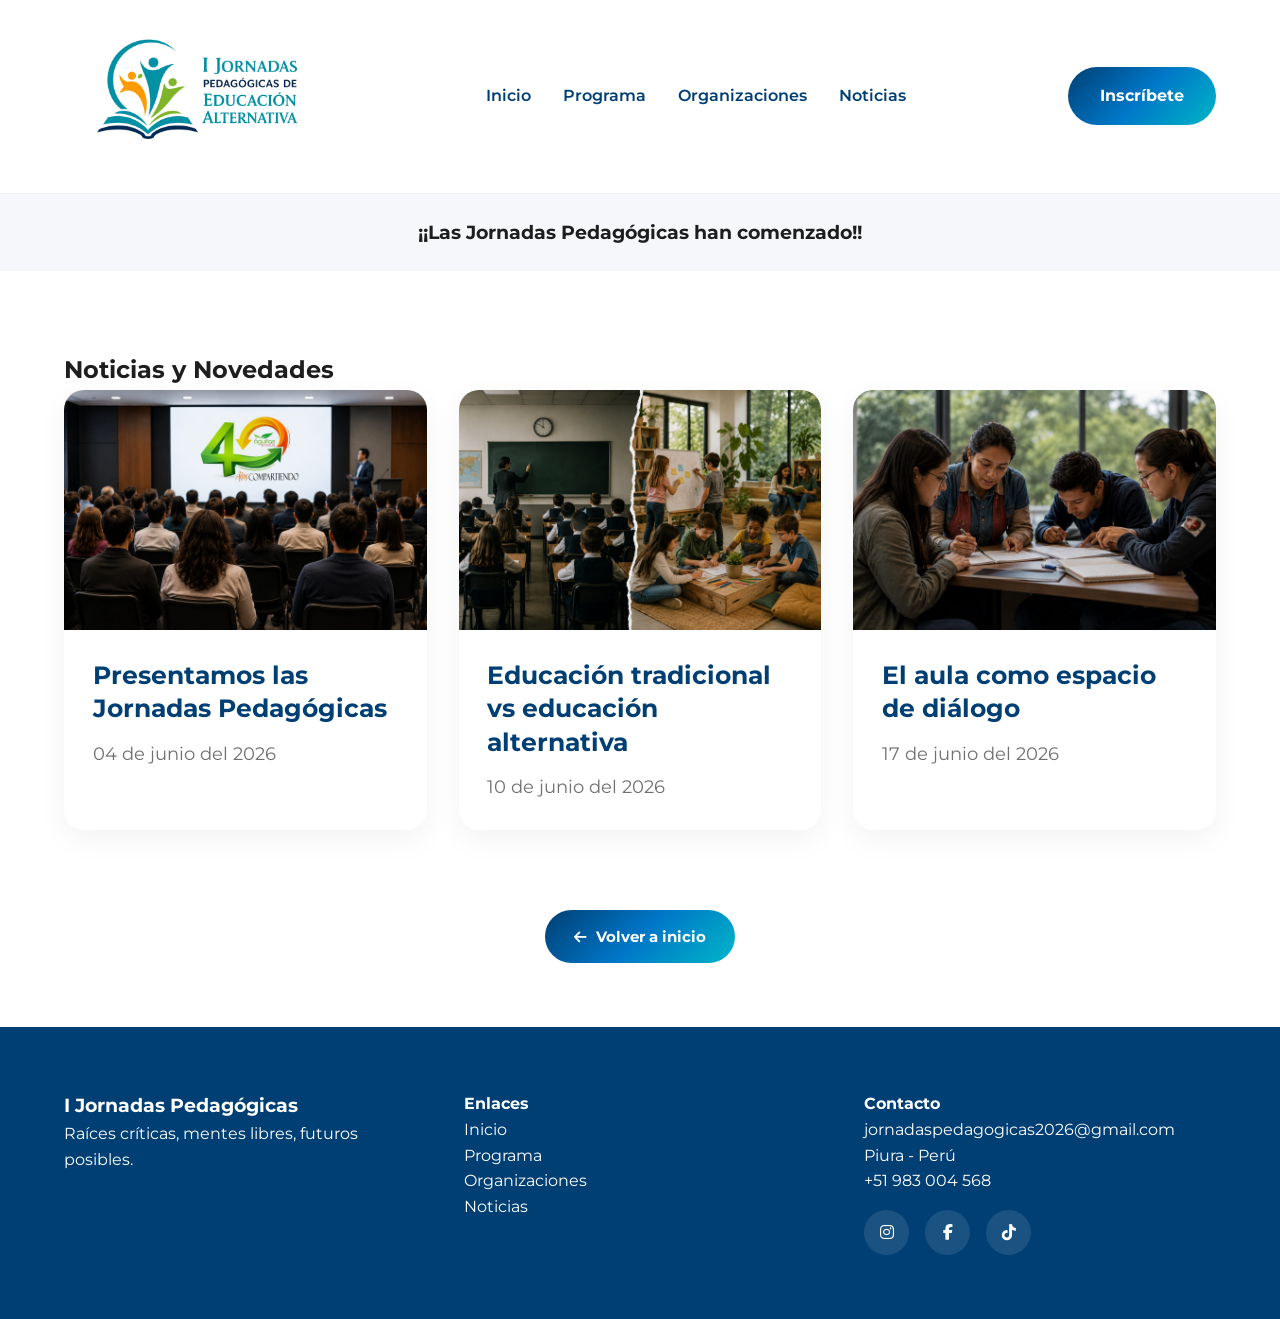
==== noticias/noticias.html @ 3a2c94ad "Add files via upload" ====
<!DOCTYPE html>
<html lang="es">

<head>
    <meta charset="UTF-8">
    <meta name="viewport" content="width=device-width, initial-scale=1.0">
    <title>I Jornadas Pedagógicas</title>

    <link rel="preconnect" href="https://fonts.googleapis.com">
    <link rel="preconnect" href="https://fonts.gstatic.com" crossorigin>
    <link rel="shortcut icon" href="../img/logoicono.png">

    <link
        href="https://fonts.googleapis.com/css2?family=Merriweather:wght@300;400;700&family=Montserrat:wght@300;400;500;600;700&display=swap"
        rel="stylesheet">

    <link rel="stylesheet" href="https://cdnjs.cloudflare.com/ajax/libs/font-awesome/6.5.1/css/all.min.css">

    <link rel="stylesheet" href="../noticias/noticiaspage.css">
</head>

<body>

    <header class="header">

        <div class="container nav-container">

            <a href="../#inicio" class="logo">

                <img src="../img/proyecto.png" alt="Logo Jornadas Pedagógicas">

            </a>

            <nav class="navbar">

                <ul class="nav-links">
                    <li><a href="../#inicio">Inicio</a></li>
                    <li><a href="../#programa">Programa</a></li>
                    <li><a href="../#organizadores">Organizaciones</a></li>
                    <li><a href="../#noticias">Noticias</a></li>
                </ul>

            </nav>

            <a href="https://wa.me/51983004568" target="_blank" class="btn-primary">
                Inscríbete
            </a>

            <button class="menu-toggle">
                ☰
            </button>

        </div>

    </header>

    <section class="countdown">
        <p>Faltan para las I Jornadas Pedagógicas</p>

        <div class="countdown-grid">
            <div class="time-box">
                <span id="days">65</span>
                <small>Días</small>
            </div>

            <div class="time-box">
                <span id="hours">12</span>
                <small>Horas</small>
            </div>

            <div class="time-box">
                <span id="minutes">42</span>
                <small>Min</small>
            </div>

            <div class="time-box">
                <span id="seconds">18</span>
                <small>Seg</small>
            </div>
        </div>
    </section>

    <main>

        <section class="news-page section-padding">

            <div class="container">

                <div class="section-title">
                    <h2>Noticias y Novedades</h2>
                </div>

                <div class="news-grid">

                    <a href="noticias1.html" class="news-card">

                        <img src="../img/noticia1.jpeg" alt="">

                        <div class="news-content">
                            <h3>Presentamos las Jornadas Pedagógicas</h3>
                            <p>04 de junio del 2026</p>
                        </div>

                    </a>

                    <a href="noticias2.html" class="news-card">

                        <img src="../img/noticia2.png" alt="">

                        <div class="news-content">
                            <h3>Educación tradicional vs educación alternativa</h3>
                            <p>10 de junio del 2026</p>
                        </div>

                    </a>

                    <a href="noticias3.html" class="news-card">

                        <img src="../img/noticia3.jpeg" alt="">

                        <div class="news-content">
                            <h3>El aula como espacio de diálogo</h3>
                            <p>17 de junio del 2026</p>
                        </div>

                    </a>

             

                </div>

            </div>

        </section>

        <div class="back-wrapper">

            <a href="../index.html#noticias" class="back-btn">

                <i class="fa-solid fa-arrow-left"></i>
                Volver a inicio

            </a>

        </div>

    </main>


    <footer class="footer">

        <div class="container footer-grid">

            <article>

                <h3>I Jornadas Pedagógicas</h3>

                <p>
                    Raíces críticas, mentes libres, futuros posibles.
                </p>

            </article>

            <article>

                <h4>Enlaces</h4>

                <ul>
                    <li><a href="#inicio">Inicio</a></li>
                    <li><a href="#programa">Programa</a></li>
                    <li><a href="#organizadores">Organizaciones</a></li>
                    <li><a href="#noticias">Noticias</a></li>
                </ul>

            </article>

            <article>

                <h4>Contacto</h4>

                <p>jornadaspedagogicas2026@gmail.com </p>
                <p>Piura - Perú</p>
                <p>+51 983 004 568</p>

                <div class="social-icons">

                    <a href="https://www.instagram.com/jornada.pedagogica.2026?utm_source=qr&igsh=cW83dW9uMzU2NmRp"
                        target="_blank">
                        <i class="fa-brands fa-instagram"></i>
                    </a>

                    <a href="https://www.facebook.com/share/1CeDzwTdvg/" target="_blank">
                        <i class="fa-brands fa-facebook-f"></i>
                    </a>

                    <a href="https://www.tiktok.com/@educacin_alternativa_piu" target="_blank">
                        <i class="fa-brands fa-tiktok"></i>
                    </a>

                </div>

            </article>

        </div>

    </footer>

    <script src="../js/script.js"></script>

</body>

</html>
---- noticias/noticiaspage.css ----
html {
    scroll-behavior: smooth;
}

:root {
    --blue-dark: #003f73;
    --blue: #0077c8;
    --green: #72bf44;
    --teal: #00b6c7;
    --white: #ffffff;
    --gray: #f5f7fa;
    --text: #1e1e1e;
}

* {
    margin: 0;
    padding: 0;
    box-sizing: border-box;
}

body {
    font-family: 'Montserrat', sans-serif;
    color: var(--text);
    background: var(--white);
    line-height: 1.6;
    overflow-x: hidden;
}

img {
    width: 100%;
    display: block;
}

.container {
    width: min(90%, 1200px);
    margin: auto;
}

.section-padding {
    padding: 5rem 0;
}

/* Header */
.header {
    width: 100%;
    position: sticky;
    top: 0;
    z-index: 1000;
    background: rgba(255, 255, 255, .9);
    backdrop-filter: blur(14px);
    border-bottom: 1px solid rgba(0, 0, 0, .05);
    transition: .3s ease;
}

.nav-container {
    display: flex;
    align-items: center;
    justify-content: space-between;
    padding: .6rem 0;
}

.logo {
    display: flex;
    align-items: center;
    gap: 1rem;
    text-decoration: none;
}

.logo img {
    width: 260px;
    display: block;
}

.nav-links {
    display: flex;
    gap: 2rem;
    list-style: none;
}

.nav-links a {
    text-decoration: none;
    color: var(--blue-dark);
    font-weight: 600;
    transition: .3s ease;
}

.nav-links a:hover {
    color: var(--teal);
}

.menu-toggle {
    display: none;
}

/* Botones */
.btn-primary,
.back-btn {
    padding: 1rem 2rem;
    border-radius: 60px;
    text-decoration: none;
    font-weight: 700;
    transition: .3s ease;
    display: inline-flex;
    align-items: center;
    justify-content: center;
}

.btn-primary,
.back-btn {
    background: linear-gradient(135deg, var(--blue-dark), var(--blue), var(--teal));
    color: white;
}

.btn-primary:hover,
.back-btn:hover {
    transform: translateY(-5px);
}

/* Countdown */
.countdown {
    background: var(--gray);
    padding: 1.5rem 0;
    text-align: center;
}

.countdown p {
    font-weight: 600;
    color: var(--blue-dark);
    margin-bottom: 1rem;
}

.countdown-grid {
    display: flex;
    justify-content: center;
    gap: 1rem;
    flex-wrap: wrap;
}

.time-box {
    background: white;
    min-width: 110px;
    padding: 1rem;
    border-radius: 18px;
    box-shadow: 0 8px 20px rgba(0, 0, 0, .08);
}

.time-box span {
    display: block;
    font-size: 2rem;
    font-weight: 700;
    color: var(--blue);
}

.time-box small {
    color: #666;
    font-weight: 600;
}

/* Back Button */
.back-wrapper {
    text-align: center;
    margin: 2rem 0 4rem;
}

.back-btn {
    gap: .6rem;
    padding: 0.9rem 1.8rem;
    font-size: 0.95rem;
}

.back-btn i {
    font-size: 0.9rem;
}

/* ============================= */
/* Noticias */
/* ============================= */

.news-page.section-padding{
    padding:5rem 0 3rem;
}

.news-grid{
    display:grid;
    grid-template-columns:repeat(auto-fit,minmax(330px,1fr));
    gap:2rem;
}

.news-card{
    background:#fff;
    border-radius:20px;
    overflow:hidden;
    text-decoration:none;
    color:inherit;
    box-shadow:0 10px 30px rgba(0,0,0,.05);
    transition:.35s ease;
}

.news-card:hover{
    transform:translateY(-8px);
}

.news-card img{
    width:100%;
    height:240px;
    object-fit:cover;
    transition:.4s;
}

.news-card:hover img{
    transform:scale(1.05);
}

.news-content{
    padding:1.8rem;
}

.news-content h3{
    font-size:1.55rem;
    line-height:1.35;
    color:var(--blue-dark);
    margin-bottom:.9rem;
    font-weight:700;
}

.news-content p{
    font-size:1.1rem;
    color:#707070;
}

/* Footer */
.footer {
    background: var(--blue-dark);
    color: white;
    padding: 4rem 0;
}

.footer-grid {
    display: grid;
    grid-template-columns: repeat(3, 1fr);
    gap: 3rem;
}

.footer ul {
    list-style: none;
}

.footer a {
    color: white;
    text-decoration: none;
    transition: .3s ease;
}

.footer a:hover {
    color: var(--teal);
}

.social-icons {
    display: flex;
    gap: 1rem;
    margin-top: 1rem;
}

.social-icons a {
    width: 45px;
    height: 45px;
    border-radius: 50%;
    display: flex;
    align-items: center;
    justify-content: center;
    background: rgba(255, 255, 255, .1);
    transition: .3s ease;
}

.social-icons a:hover {
    background: var(--teal);
    transform: translateY(-5px);
}

/* Overlay para menú */
.menu-overlay {
    position: fixed;
    top: 0;
    left: 0;
    width: 100%;
    height: 100%;
    background: rgba(0, 0, 0, 0.5);
    z-index: 998;
    opacity: 0;
    visibility: hidden;
    transition: .3s ease;
}

.menu-overlay.active {
    opacity: 1;
    visibility: visible;
}

/* Botón móvil dentro del menú */
.nav-links .btn-primary-mobile {
    display: none;
}

/* ============================================ */
/* RESPONSIVE */
/* ============================================ */

/* Tablets */
@media (max-width: 1024px) {
    .section-title h2 {
        font-size: 2rem;
    }
    
    .partner-title {
        font-size: 1.5rem;
    }
    
    .partners-grid {
        grid-template-columns: repeat(2, 1fr);
        gap: 1.5rem;
    }
    
    .footer-grid {
        gap: 1.8rem;
    }
}

/* Móviles */
@media (max-width: 768px) {
    .section-padding {
        padding: 3rem 0;
    }
    
    /* Header móvil */
    .menu-toggle {
        display: block;
        background: linear-gradient(135deg, var(--blue-dark), var(--blue));
        border: none;
        font-size: 1.5rem;
        cursor: pointer;
        color: white;
        width: 45px;
        height: 45px;
        border-radius: 12px;
        transition: .3s ease;
        z-index: 1001;
    }
    
    .nav-links {
        position: fixed;
        top: 0;
        right: -100%;
        width: 85%;
        max-width: 320px;
        height: 100vh;
        background: linear-gradient(180deg, white 0%, #f8fbff 100%);
        flex-direction: column;
        align-items: center;
        justify-content: center;
        gap: 2rem;
        transition: .4s ease-in-out;
        z-index: 1000;
        box-shadow: -10px 0 30px rgba(0, 0, 0, .15);
        margin: 0;
        padding: 2rem;
    }
    
    .nav-links.active {
        right: 0;
    }
    
    .nav-links li {
        width: 100%;
        text-align: center;
    }
    
    .nav-links a {
        font-size: 1.2rem;
        color: var(--blue-dark) !important;
        display: block;
        padding: 0.8rem;
        border-radius: 12px;
    }
    
    .nav-links a:hover {
        background: rgba(0, 182, 199, .1);
        color: var(--teal) !important;
    }
    
    .nav-links .btn-primary-mobile {
        display: inline-block;
        margin-top: 1rem;
        background: linear-gradient(135deg, var(--blue-dark), var(--blue), var(--teal));
        color: white;
        padding: 0.8rem 2rem;
        border-radius: 60px;
        text-decoration: none;
        font-weight: 700;
        font-size: 1rem;
    }
    
    .header .btn-primary {
        display: none;
    }
    
    .logo img {
        width: 200px;
    }
    
    /* Countdown móvil */
    .countdown-grid {
        gap: 0.8rem;
    }
    
    .time-box {
        min-width: 70px;
        padding: 0.7rem;
    }
    
    .time-box span {
        font-size: 1.3rem;
    }
    
    .time-box small {
        font-size: 0.7rem;
    }
    
    .countdown p {
        font-size: 0.9rem;
    }
    
    /* Títulos móvil */
    .section-title h2 {
        font-size: 1.8rem;
    }
    
    .partner-title {
        font-size: 1.3rem;
    }
    
    /* Partners móvil */
    .partners-grid {
        grid-template-columns: 1fr;
        gap: 1.5rem;
    }
    
    .partner-card {
        padding: 1.5rem;
    }
    
    .partner-card img {
        width: 250px;
        height: 160px;
    }
    
    /* Botón volver móvil */
    .back-wrapper {
        margin: 1.5rem 0 2.5rem;
    }
    
    .back-btn {
        padding: 0.7rem 1.5rem;
        font-size: 0.85rem;
    }
    
    /* Footer móvil */
    .footer {
        padding: 2rem 0;
    }
    
    .footer-grid {
        grid-template-columns: 1fr;
        text-align: center;
        gap: 1.8rem;
    }
    
    .social-icons {
        justify-content: center;
    }
}

/* Móviles pequeños */
@media (max-width: 480px) {
    .logo img {
        width: 160px;
    }
    
    .menu-toggle {
        width: 40px;
        height: 40px;
        font-size: 1.3rem;
    }
    
    .section-title h2 {
        font-size: 1.5rem;
    }
    
    .partner-title {
        font-size: 1.2rem;
    }
    
    .time-box {
        min-width: 60px;
        padding: 0.5rem;
    }
    
    .time-box span {
        font-size: 1.1rem;
    }
    
    .back-btn {
        padding: 0.6rem 1.2rem;
        font-size: 0.8rem;
    }
}

@media(max-width:768px){

.news-grid{
    grid-template-columns:1fr;
}

.news-card img{
    height:220px;
}

.news-content{
    padding:1.5rem;
}

.news-content h3{
    font-size:1.3rem;
}

.news-content p{
    font-size:1rem;
}

}
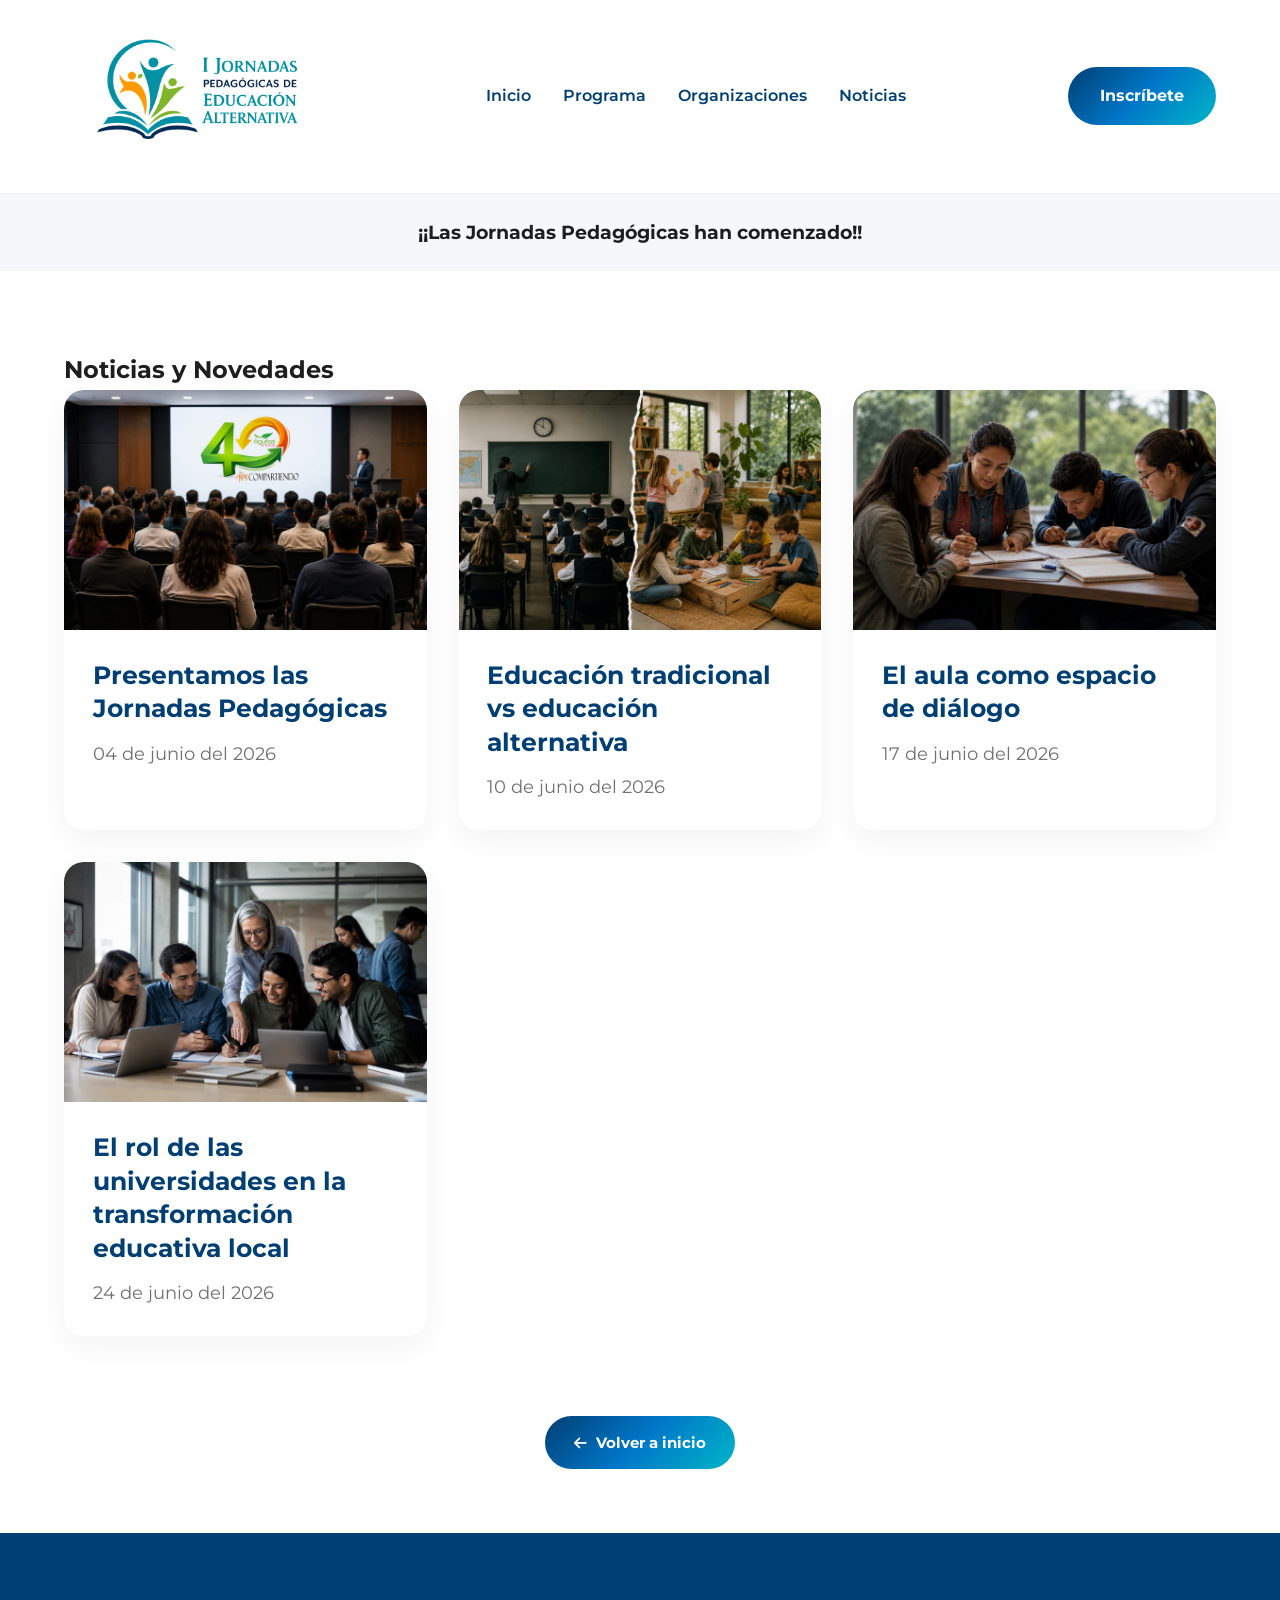
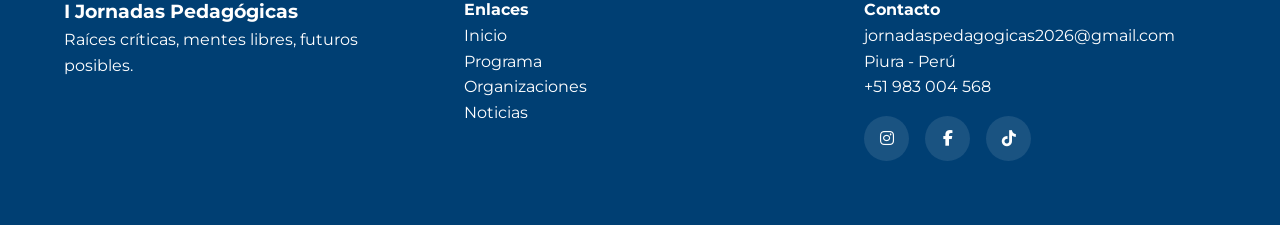
==== commit 8d01a71d: "Update noticias.html" ====
--- a/noticias/noticias.html
+++ b/noticias/noticias.html
@@ -125,6 +125,17 @@
 
                     </a>
 
+                     <a href="noticias4.html" class="news-card">
+
+                        <img src="../img/noticia4.png" alt="">
+
+                        <div class="news-content">
+                            <h3>El rol de las universidades en la transformación educativa local</h3>
+                            <p>24 de junio del 2026</p>
+                        </div>
+
+                    </a>
+
              
 
                 </div>
@@ -209,4 +220,4 @@
 
 </body>
 
-</html>+</html>
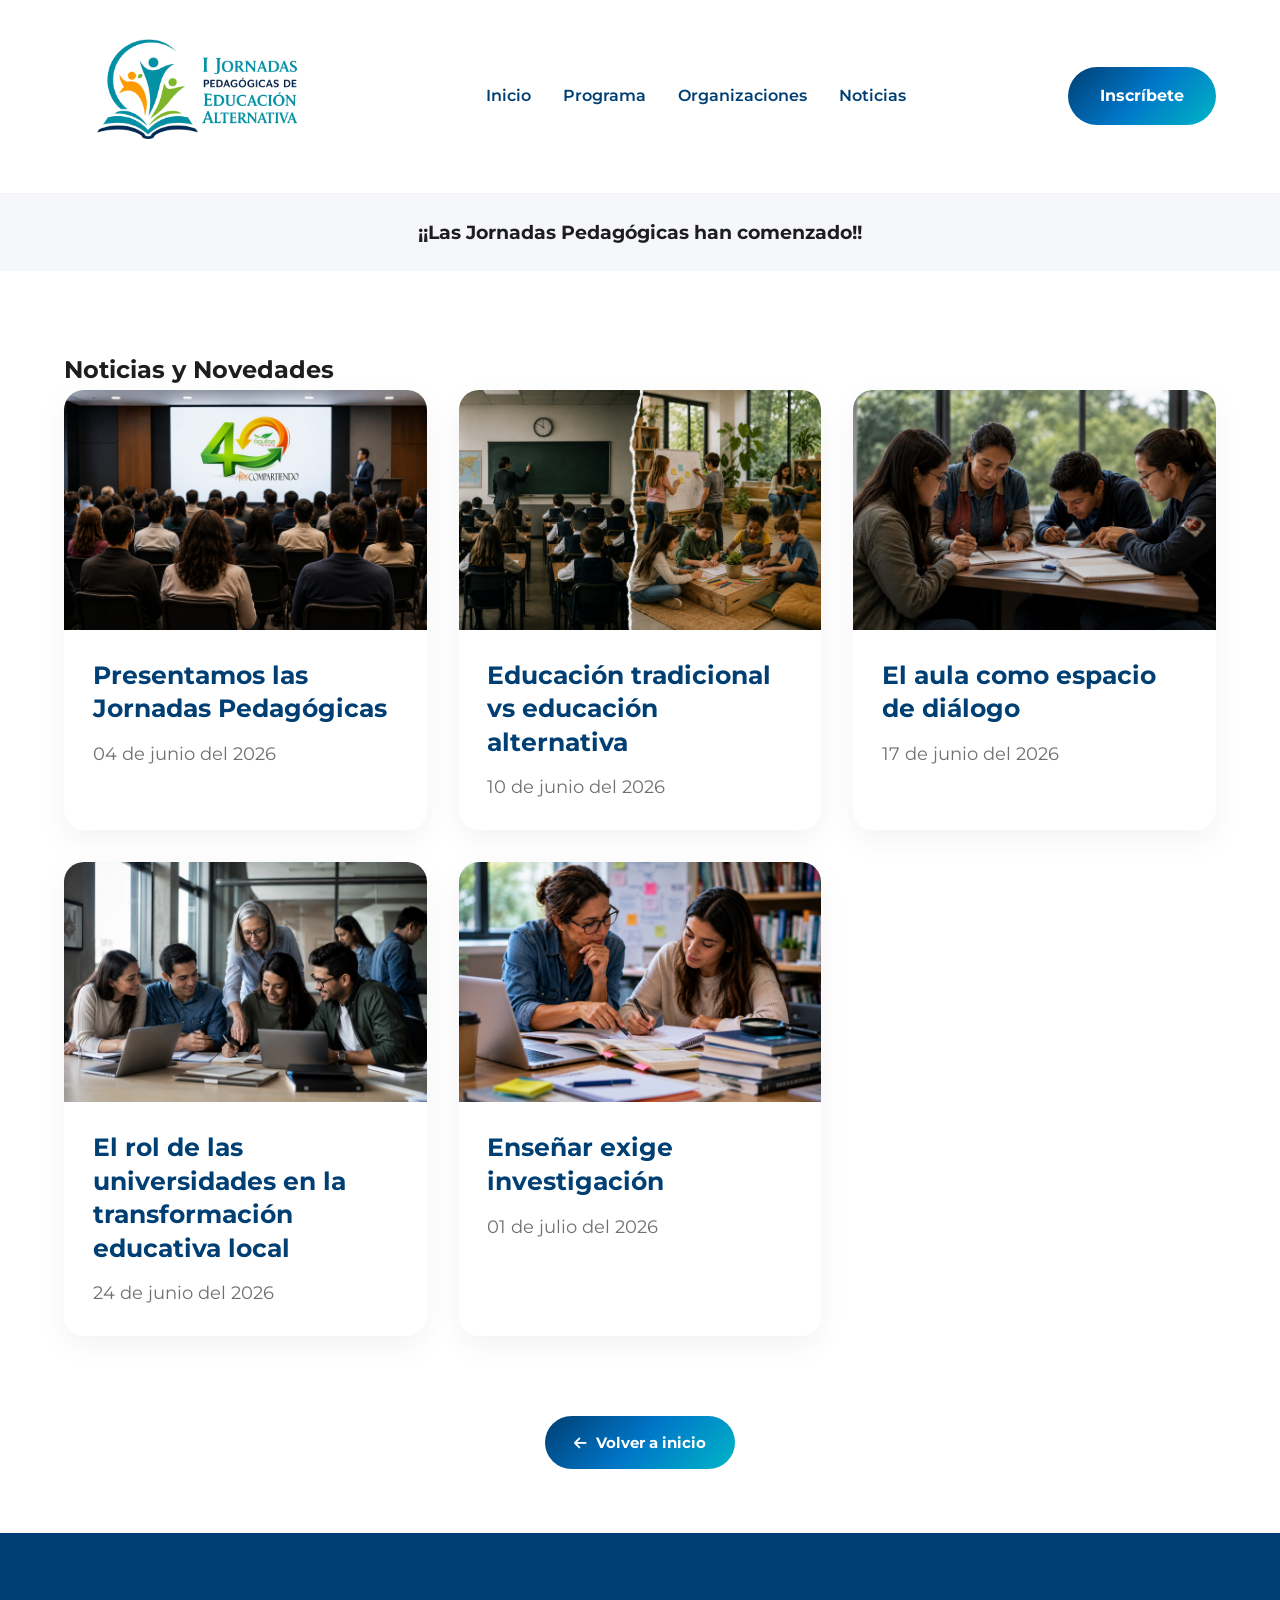
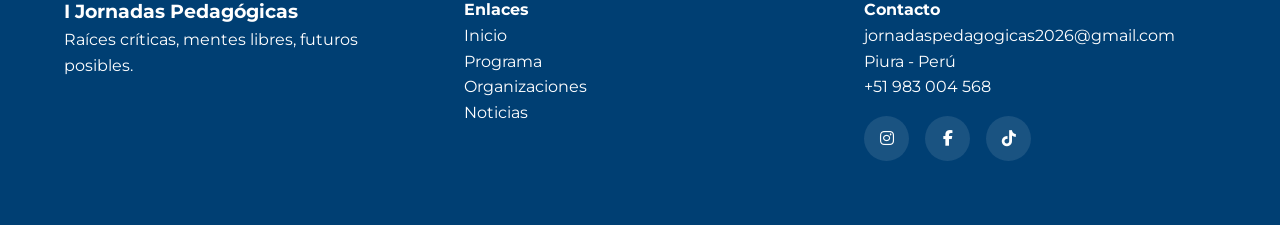
==== commit 4ae45246: "Update noticias.html" ====
--- a/noticias/noticias.html
+++ b/noticias/noticias.html
@@ -136,6 +136,17 @@
 
                     </a>
 
+                    <a href="noticias4.html" class="news-card">
+
+                        <img src="../img/noticia5.png" alt="">
+
+                        <div class="news-content">
+                            <h3>Enseñar exige investigación</h3>
+                            <p>01 de julio del 2026</p>
+                        </div>
+
+                    </a>
+
              
 
                 </div>
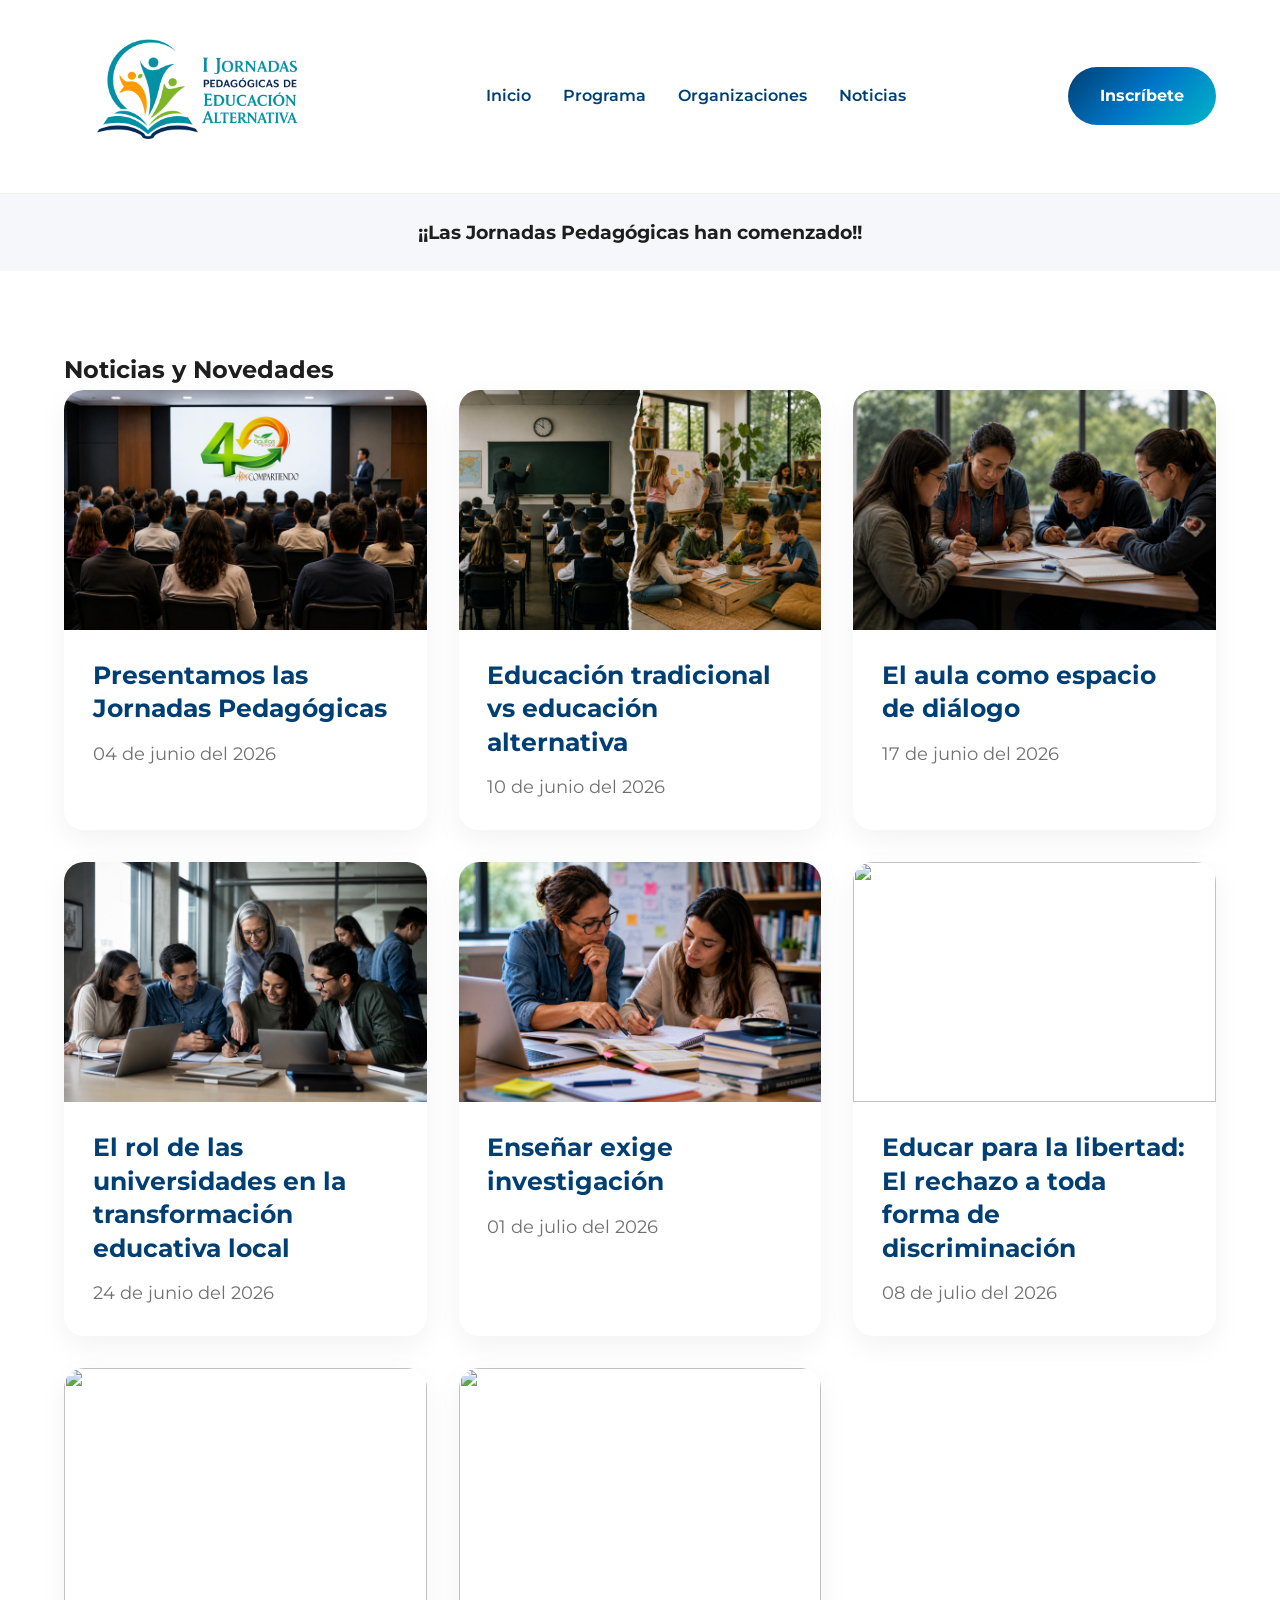
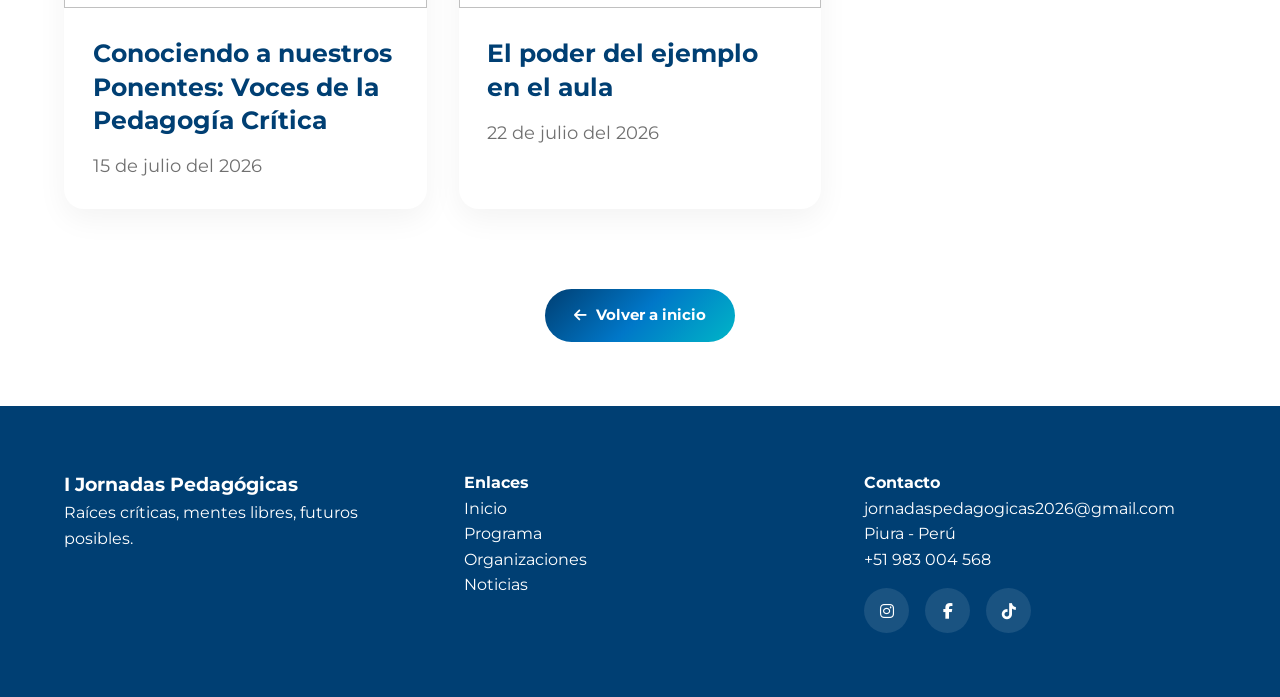
==== commit 8cce1657: "Update noticias.html" ====
--- a/noticias/noticias.html
+++ b/noticias/noticias.html
@@ -136,7 +136,7 @@
 
                     </a>
 
-                    <a href="noticias4.html" class="news-card">
+                    <a href="noticias5.html" class="news-card">
 
                         <img src="../img/noticia5.png" alt="">
 
@@ -146,6 +146,40 @@
                         </div>
 
                     </a>
+
+                     <a href="noticias6.html" class="news-card">
+
+                        <img src="../img/noticia6.png" alt="">
+
+                        <div class="news-content">
+                            <h3>Educar para la libertad: El rechazo a toda forma de discriminación</h3>
+                            <p>08 de julio del 2026</p>
+                        </div>
+
+                    </a>
+
+                     <a href="noticias7.html" class="news-card">
+
+                        <img src="../img/noticia7.png" alt="">
+
+                        <div class="news-content">
+                            <h3>Conociendo a nuestros Ponentes: Voces de la Pedagogía Crítica</h3>
+                            <p>15 de julio del 2026</p>
+                        </div>
+
+                    </a>
+
+                     <a href="noticias8.html" class="news-card">
+
+                        <img src="../img/noticia8.png" alt="">
+
+                        <div class="news-content">
+                            <h3>El poder del ejemplo en el aula</h3>
+                            <p>22 de julio del 2026</p>
+                        </div>
+
+                    </a>
+
 
              
 
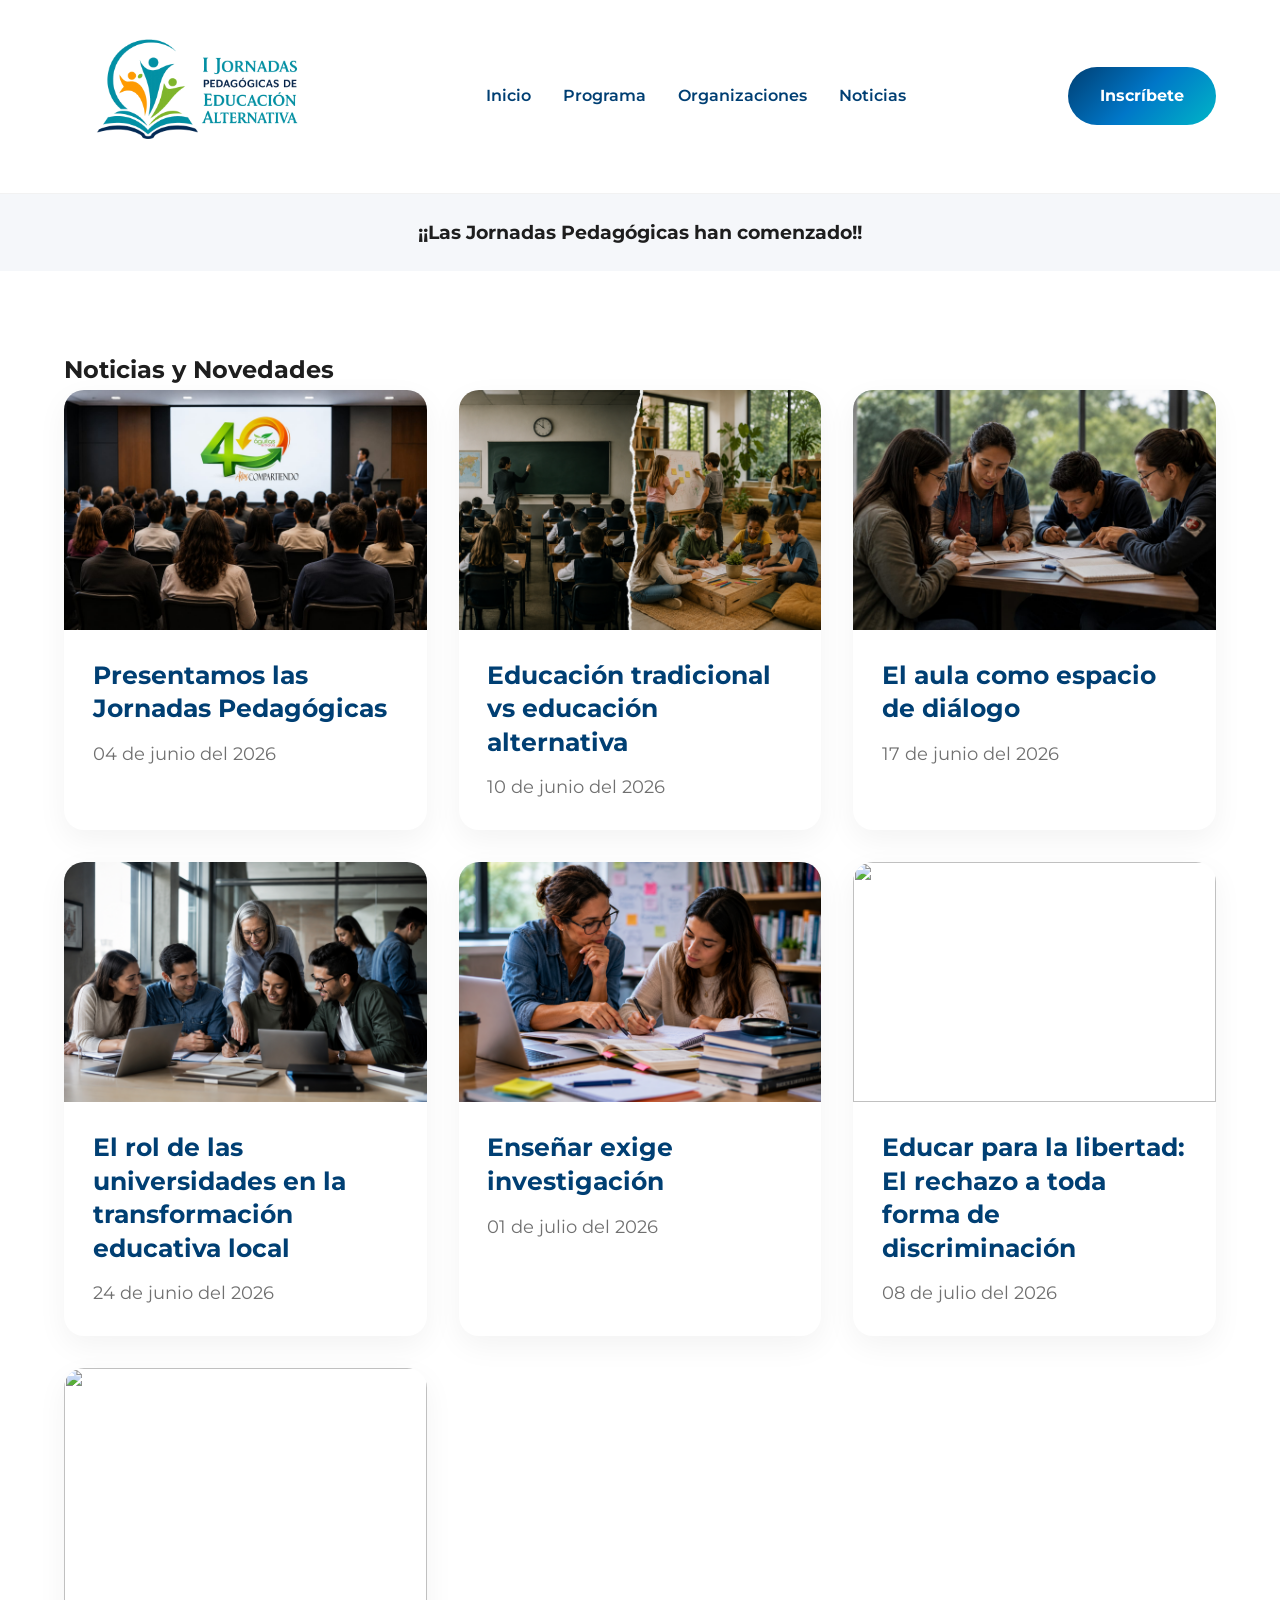
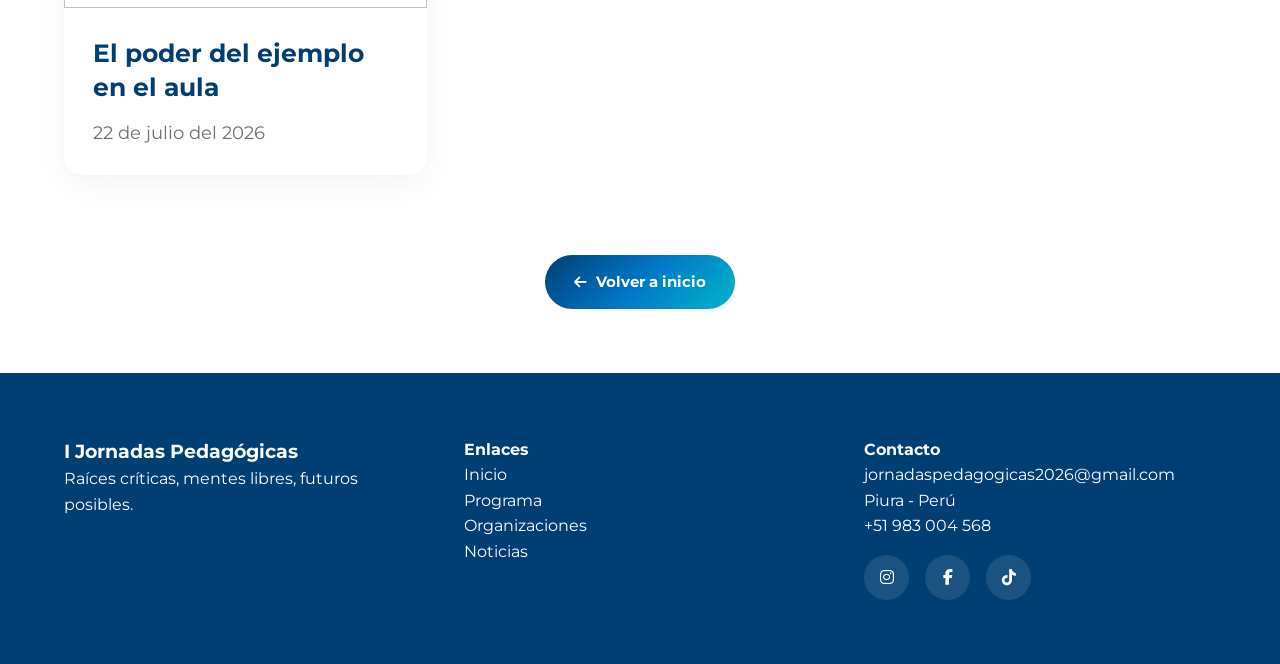
==== commit 155be5b4: "Update noticias.html" ====
--- a/noticias/noticias.html
+++ b/noticias/noticias.html
@@ -163,17 +163,6 @@
                         <img src="../img/noticia7.png" alt="">
 
                         <div class="news-content">
-                            <h3>Conociendo a nuestros Ponentes: Voces de la Pedagogía Crítica</h3>
-                            <p>15 de julio del 2026</p>
-                        </div>
-
-                    </a>
-
-                     <a href="noticias8.html" class="news-card">
-
-                        <img src="../img/noticia8.png" alt="">
-
-                        <div class="news-content">
                             <h3>El poder del ejemplo en el aula</h3>
                             <p>22 de julio del 2026</p>
                         </div>
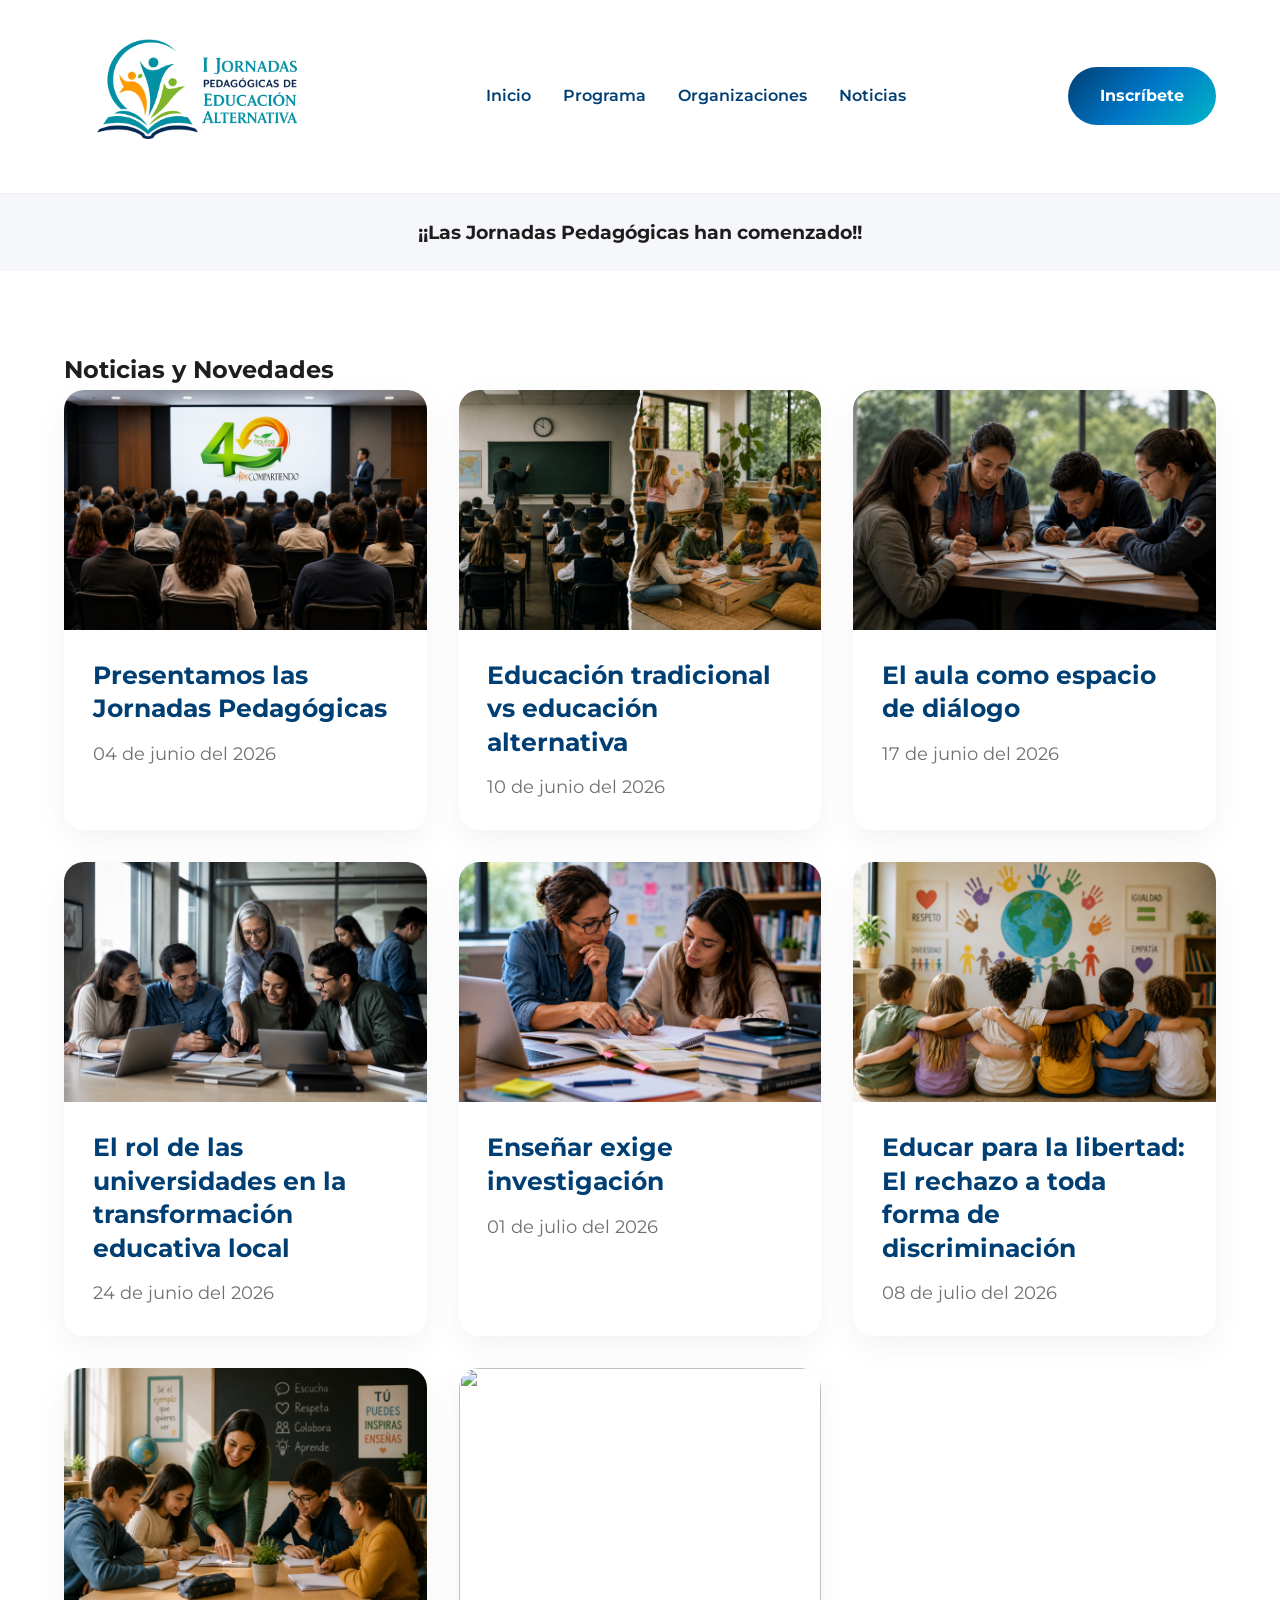
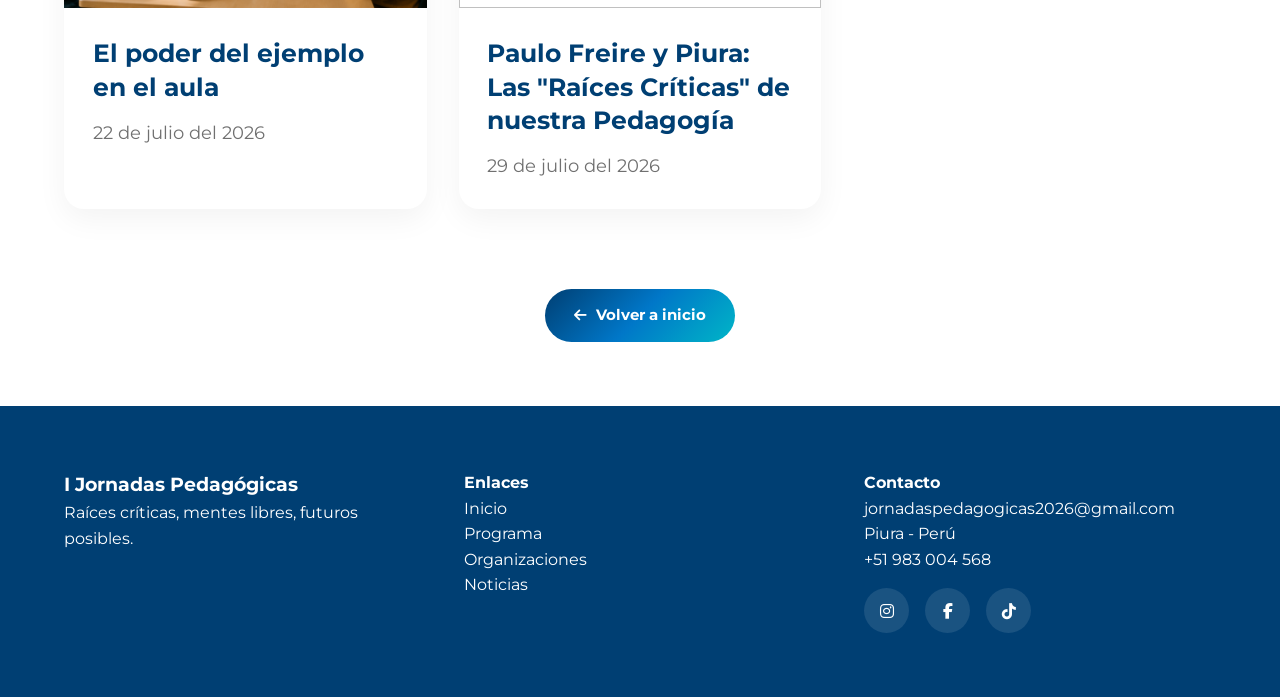
==== commit 0a87606f: "Update noticias.html" ====
--- a/noticias/noticias.html
+++ b/noticias/noticias.html
@@ -169,6 +169,18 @@
 
                     </a>
 
+                    <a href="noticias8.html" class="news-card">
+
+                        <img src="../img/noticia8.png" alt="">
+
+                        <div class="news-content">
+                            <h3>Paulo Freire y Piura: Las "Raíces Críticas" de nuestra Pedagogía</h3>
+                            <p>29 de julio del 2026</p>
+                        </div>
+
+                    </a>
+
+
 
              
 
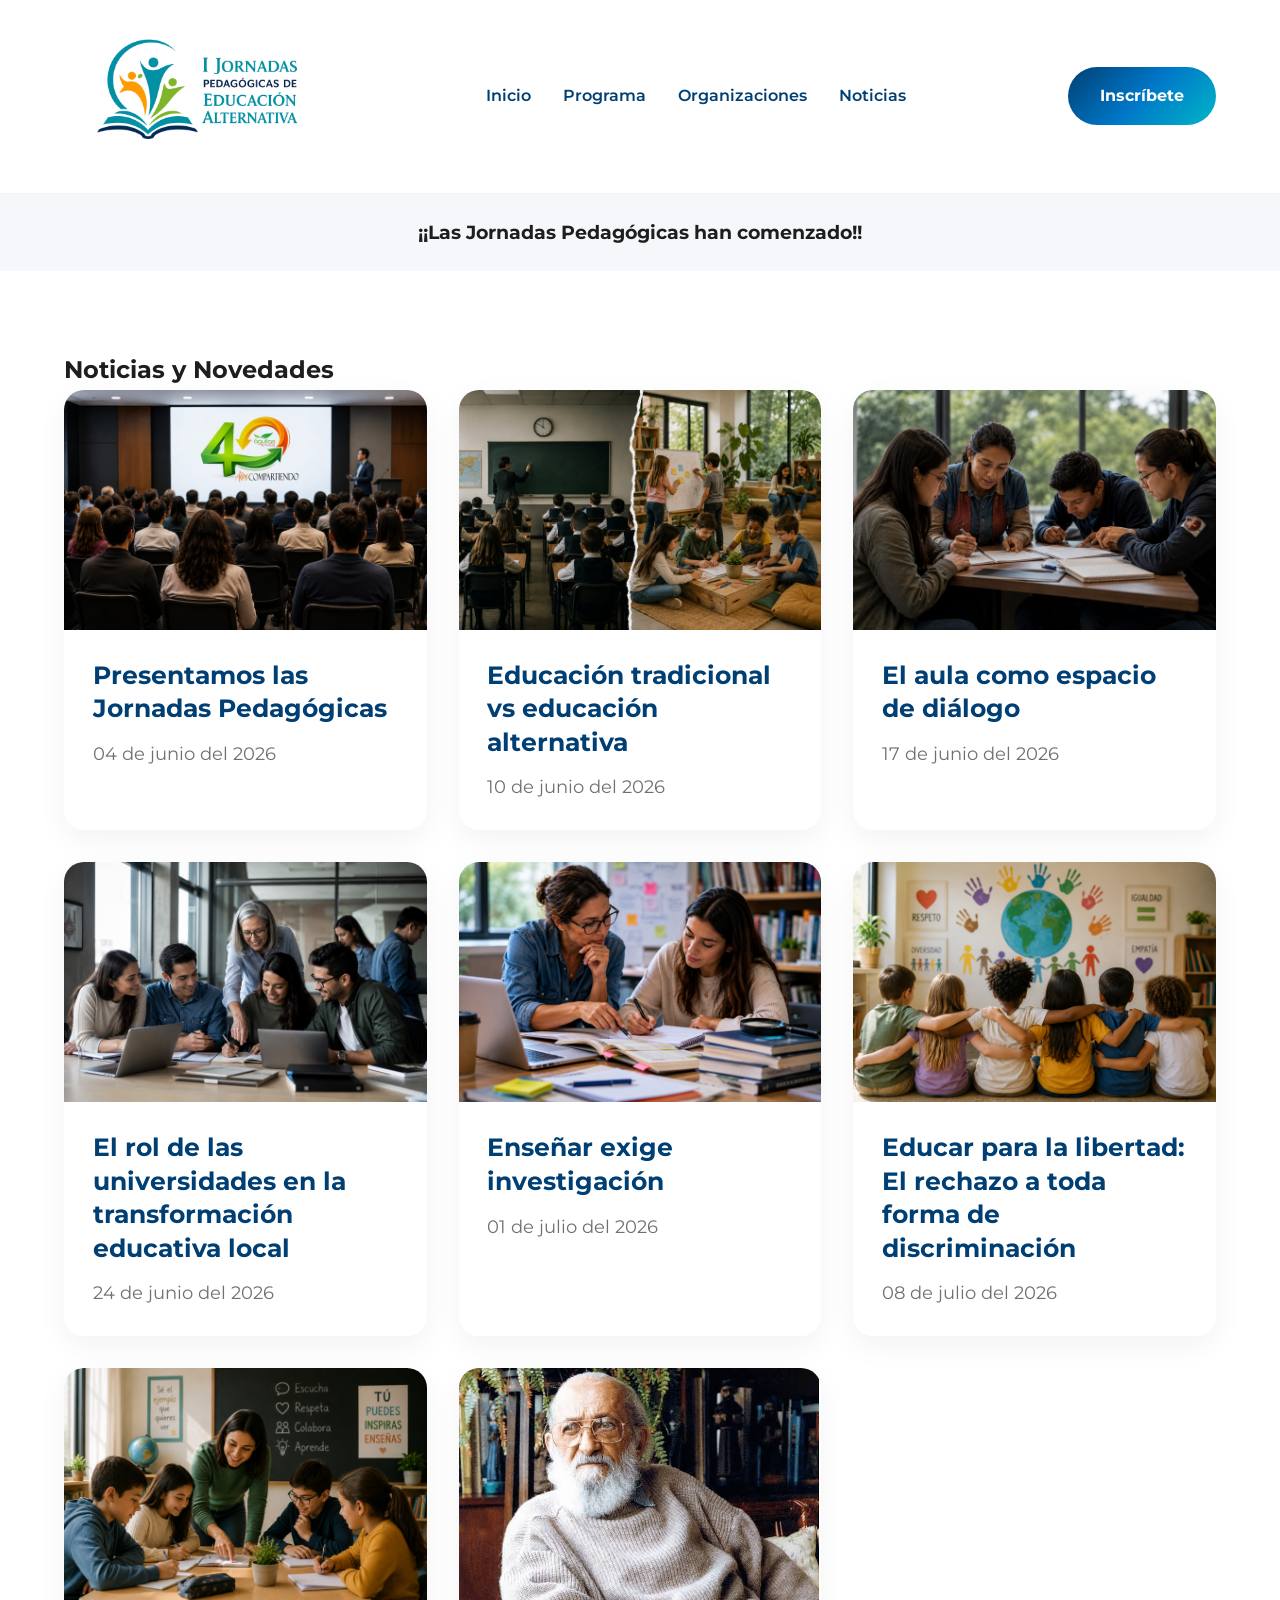
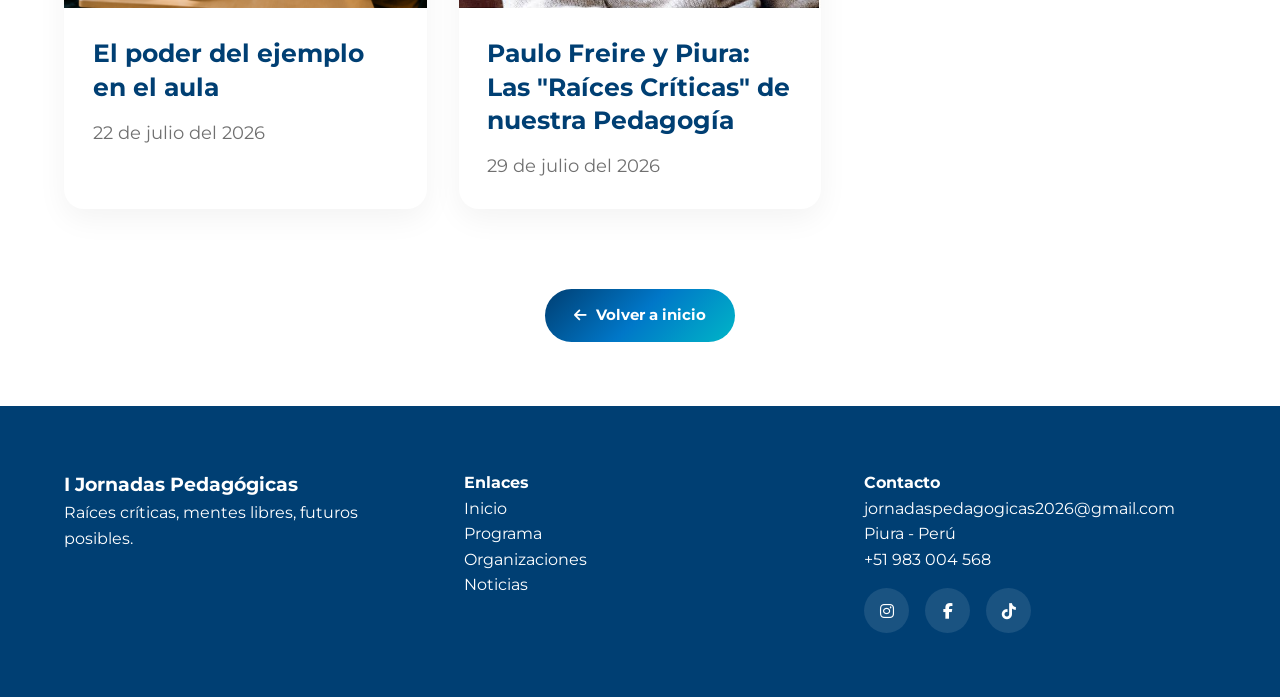
==== commit ef1b043a: "Update noticias.html" ====
--- a/noticias/noticias.html
+++ b/noticias/noticias.html
@@ -171,7 +171,7 @@
 
                     <a href="noticias8.html" class="news-card">
 
-                        <img src="../img/noticia8.png" alt="">
+                        <img src="../img/noticia8.jpg" alt="">
 
                         <div class="news-content">
                             <h3>Paulo Freire y Piura: Las "Raíces Críticas" de nuestra Pedagogía</h3>
